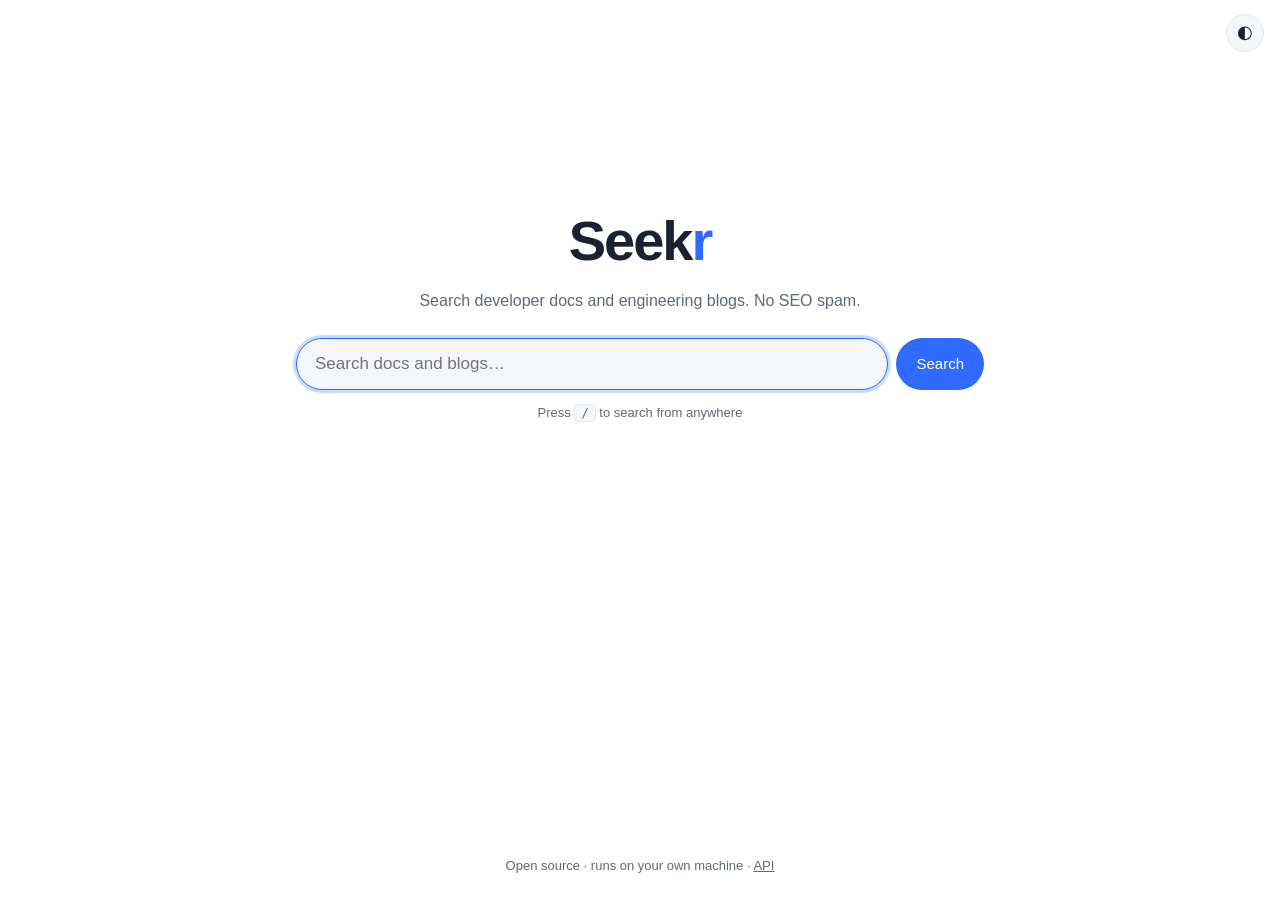
==== web/index.html @ 9ed234ce "chore: import Seekr; add Intel Arc (XPU) support, pyproject, ruff, CI, license Co-Authored-By: Claud" ====
<!doctype html>
<html lang="en">
<head>
  <meta charset="utf-8">
  <meta name="viewport" content="width=device-width, initial-scale=1">
  <title>Seekr</title>
  <link rel="icon" href="data:image/svg+xml,%3Csvg xmlns='http://www.w3.org/2000/svg' viewBox='0 0 32 32'%3E%3Ccircle cx='13' cy='13' r='8' fill='none' stroke='%232f6bff' stroke-width='4'/%3E%3Cpath d='M19 19l8 8' stroke='%232f6bff' stroke-width='4' stroke-linecap='round'/%3E%3C/svg%3E">
  <link rel="stylesheet" href="style.css">
</head>
<body>
  <button id="theme" class="theme" type="button" aria-label="Switch light or dark mode">◐</button>
  <main>
    <a class="wordmark" href="/" aria-label="Seekr home">Seek<span>r</span></a>
    <p class="tagline">Search developer docs and engineering blogs. No SEO spam.</p>
    <form id="search-form" role="search">
      <input id="q" type="search" placeholder="Search docs and blogs…" autocomplete="off" autofocus aria-label="Search">
      <button type="submit">Search</button>
    </form>
    <p class="hint">Press <kbd>/</kbd> to search from anywhere</p>
    <p id="status" class="status" aria-live="polite"></p>
    <ol id="results" class="results"></ol>
    <nav id="pager" class="pager" hidden>
      <button id="prev" type="button">← Previous</button>
      <span id="page-label"></span>
      <button id="next" type="button">Next →</button>
    </nav>
  </main>
  <footer>Open source · runs on your own machine · <a href="/docs">API</a></footer>
  <script src="app.js"></script>
</body>
</html>
---- web/style.css ----
/* Colors live in variables, so dark mode only swaps the variables. */
:root {
  --bg: #ffffff; --surface: #f4f6fa; --text: #1b2130; --muted: #5f6878; --line: #e2e6ee;
  --accent: #2f6bff; --link: #1a4fd6; --mark: #fff1a8;
  --high: #1f8a4c; --mid: #b26b00; --low: #8a94a6;
}
@media (prefers-color-scheme: dark) {
  :root:not([data-theme="light"]) {
    --bg: #0f1218; --surface: #181d26; --text: #e6e9ef; --muted: #9aa4b2; --line: #272e3a;
    --accent: #6f9bff; --link: #8ab4ff; --mark: #5a4a00;
    --high: #4cc27f; --mid: #f0b14a; --low: #7d8798;
  }
}
:root[data-theme="dark"] {
  --bg: #0f1218; --surface: #181d26; --text: #e6e9ef; --muted: #9aa4b2; --line: #272e3a;
  --accent: #6f9bff; --link: #8ab4ff; --mark: #5a4a00;
  --high: #4cc27f; --mid: #f0b14a; --low: #7d8798;
}

* { box-sizing: border-box; }
[hidden] { display: none !important; } /* otherwise `display: flex` below would beat the hidden attribute */
body {
  margin: 0; min-height: 100vh; display: flex; flex-direction: column;
  background: var(--bg); color: var(--text);
  font: 16px/1.55 -apple-system, BlinkMacSystemFont, "Segoe UI", Roboto, sans-serif;
}
main { flex: 1; width: 100%; max-width: 720px; margin: 0 auto; padding: 22vh 16px 40px; transition: padding .2s; }
body.searching main { padding-top: 28px; }

.wordmark { display: block; text-align: center; font-size: 56px; font-weight: 800; letter-spacing: -2px; color: var(--text); text-decoration: none; }
.wordmark span { color: var(--accent); }
.tagline, .hint { text-align: center; color: var(--muted); }
.tagline { margin: 4px 0 24px; }
.hint { font-size: 13px; }
body.searching .wordmark { font-size: 30px; letter-spacing: -1px; text-align: left; }
body.searching .tagline, body.searching .hint { display: none; }

form { display: flex; gap: 8px; margin-top: 8px; }
input {
  flex: 1; min-width: 0; font: inherit; font-size: 17px; padding: 12px 18px;
  color: var(--text); background: var(--surface); border: 1px solid var(--line); border-radius: 999px; outline: none;
}
input:focus { border-color: var(--accent); box-shadow: 0 0 0 3px color-mix(in srgb, var(--accent) 25%, transparent); }
button {
  font: inherit; font-size: 15px; padding: 0 20px; cursor: pointer;
  color: #fff; background: var(--accent); border: 0; border-radius: 999px;
}
button:disabled { opacity: .4; cursor: default; }
kbd { font: 12px ui-monospace, Menlo, monospace; padding: 1px 6px; border: 1px solid var(--line); border-radius: 4px; background: var(--surface); }

.status { color: var(--muted); font-size: 14px; margin: 18px 0 4px; min-height: 1.4em; }
.results { list-style: none; padding: 0; margin: 0; }
.result { padding: 16px 0; border-bottom: 1px solid var(--line); }
.title { color: var(--link); font-size: 18px; font-weight: 600; text-decoration: none; overflow-wrap: anywhere; }
.title:hover { text-decoration: underline; }
.meta { display: flex; flex-wrap: wrap; align-items: center; gap: 4px 8px; margin: 3px 0 6px; font-size: 13px; color: var(--muted); }
.url { min-width: 0; overflow-wrap: anywhere; } /* min-width: 0 lets a flex item shrink below its content */
.snippet { margin: 0; font-size: 15px; }
mark { background: var(--mark); color: inherit; border-radius: 2px; padding: 0 1px; }

.badge { flex: none; font-size: 12px; font-weight: 600; padding: 1px 8px; border-radius: 999px; border: 1px solid currentColor; }
.badge.high { color: var(--high); }
.badge.mid { color: var(--mid); }
.badge.low { color: var(--low); }

.pager { display: flex; align-items: center; justify-content: space-between; gap: 12px; margin-top: 24px; color: var(--muted); }
.pager button { height: 38px; }

.theme { position: fixed; top: 14px; right: 16px; width: 38px; height: 38px; padding: 0; font-size: 18px;
  color: var(--text); background: var(--surface); border: 1px solid var(--line); }
footer { text-align: center; padding: 24px 16px; font-size: 13px; color: var(--muted); }
footer a { color: var(--muted); }

@media (max-width: 520px) {
  main { padding-top: 14vh; }
  .wordmark { font-size: 44px; }
  form { flex-direction: column; }
  button[type="submit"] { height: 44px; }
}
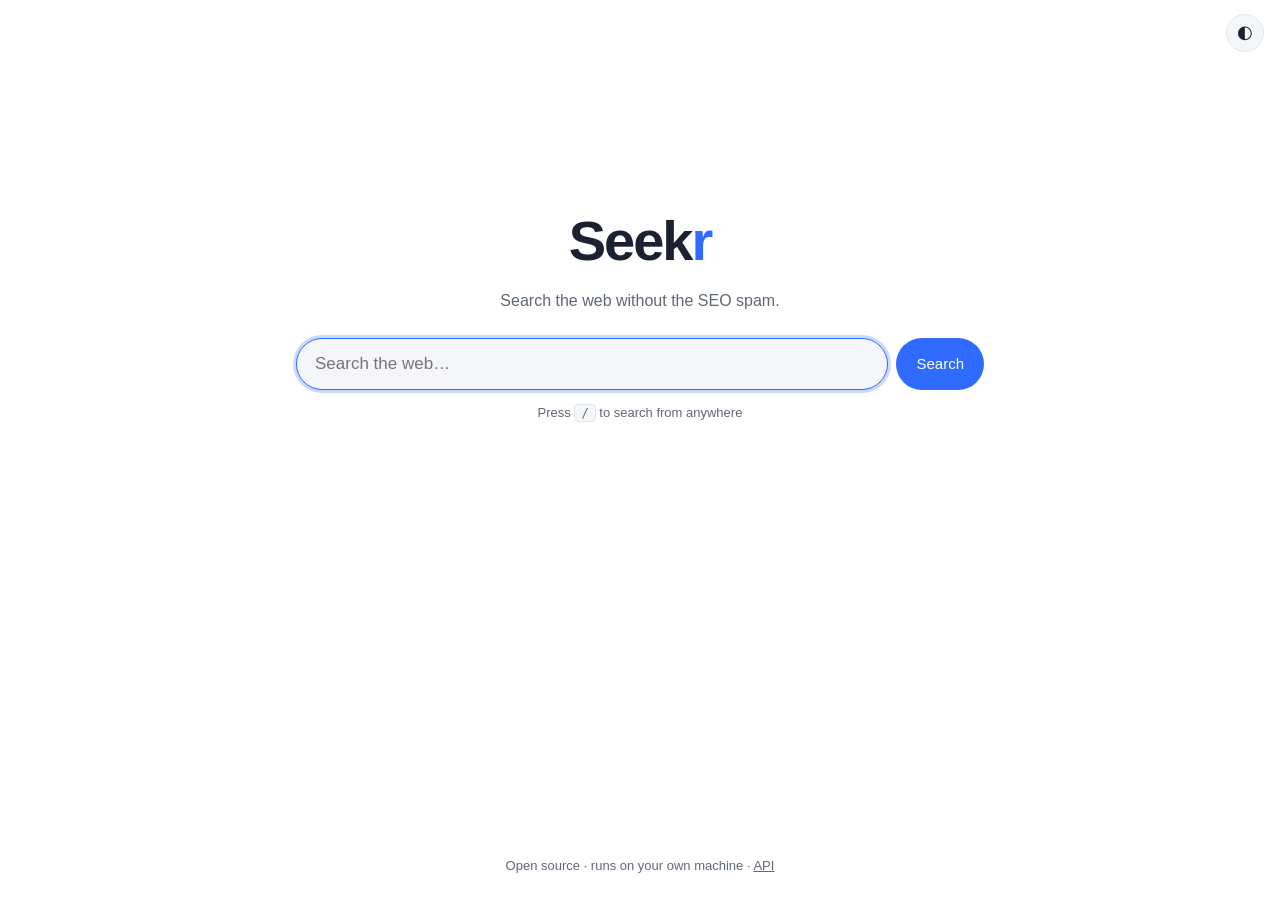
==== commit 7f0ebd6e: "feat: float16 vector snapshot, export command for a slim serving DB; general-web README Co-Authored-" ====
--- a/web/index.html
+++ b/web/index.html
@@ -11,9 +11,9 @@
   <button id="theme" class="theme" type="button" aria-label="Switch light or dark mode">◐</button>
   <main>
     <a class="wordmark" href="/" aria-label="Seekr home">Seek<span>r</span></a>
-    <p class="tagline">Search developer docs and engineering blogs. No SEO spam.</p>
+    <p class="tagline">Search the web without the SEO spam.</p>
     <form id="search-form" role="search">
-      <input id="q" type="search" placeholder="Search docs and blogs…" autocomplete="off" autofocus aria-label="Search">
+      <input id="q" type="search" placeholder="Search the web…" autocomplete="off" autofocus aria-label="Search">
       <button type="submit">Search</button>
     </form>
     <p class="hint">Press <kbd>/</kbd> to search from anywhere</p>
